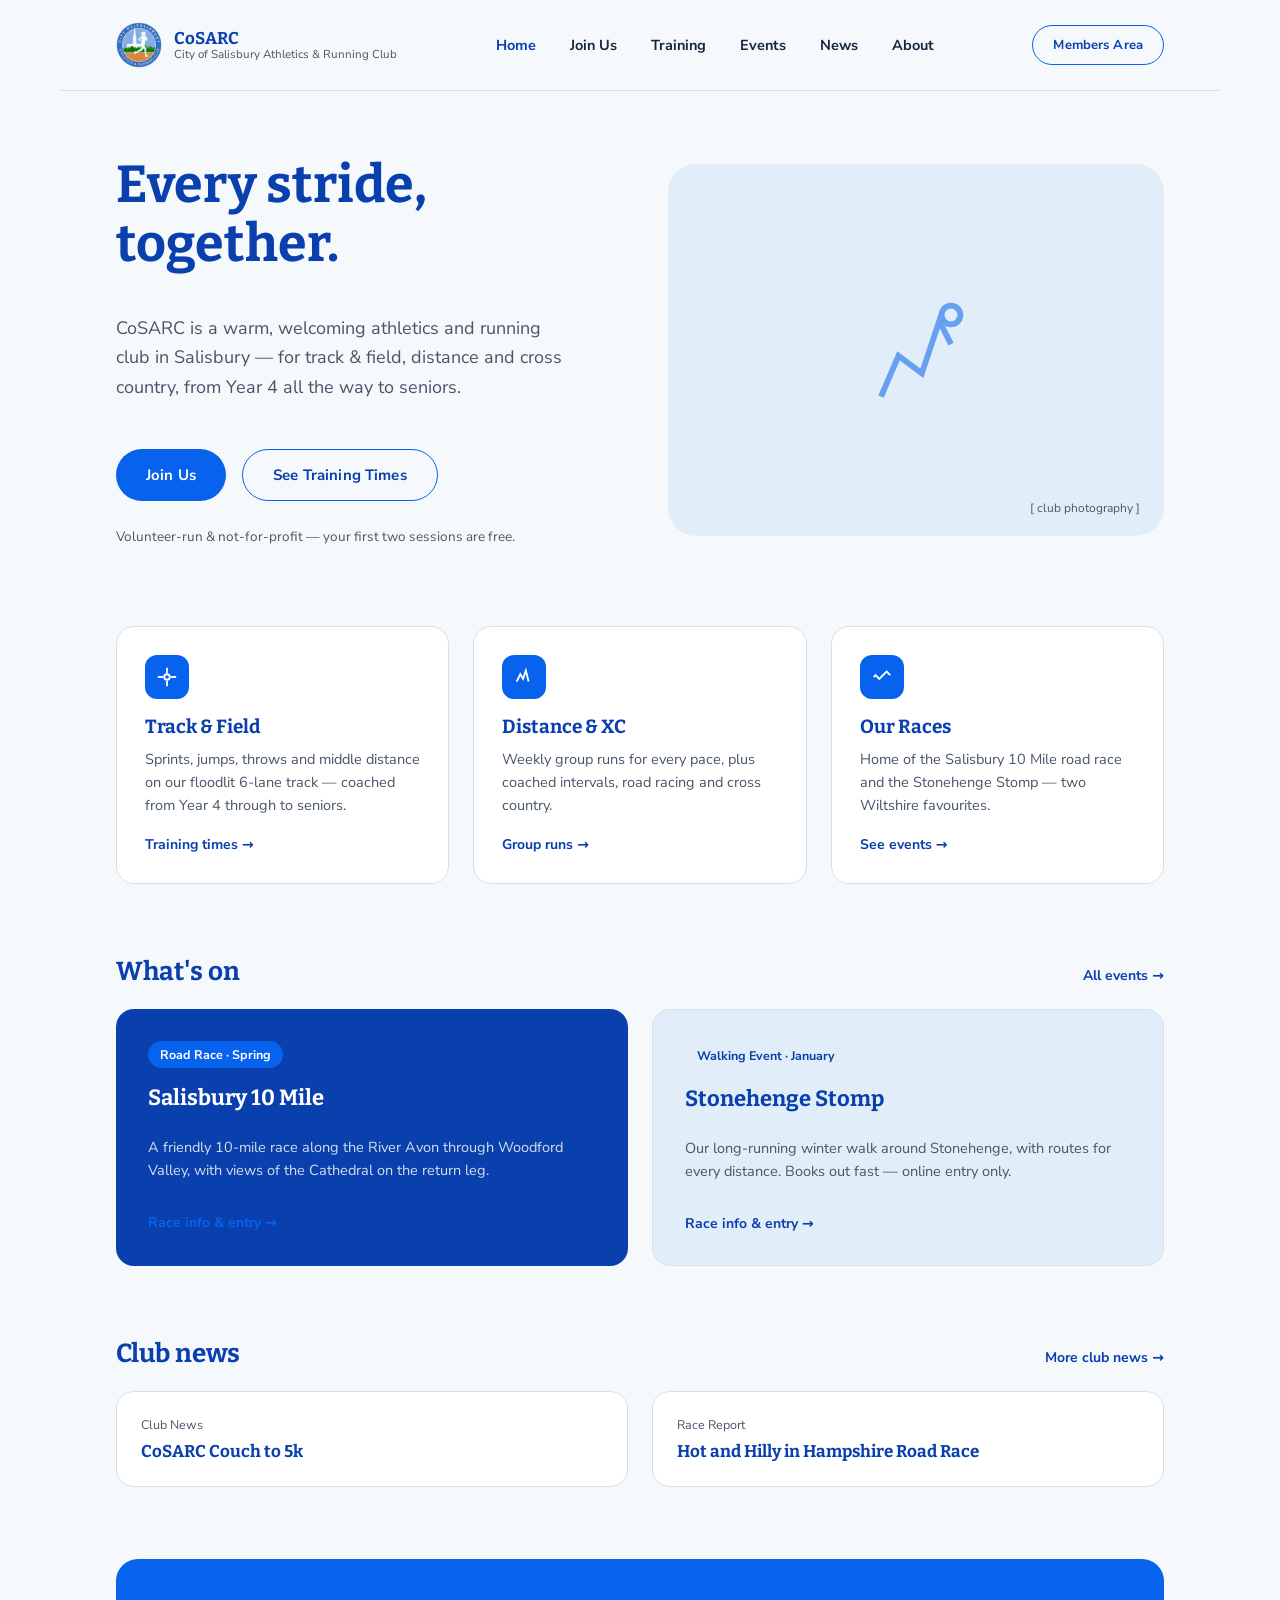
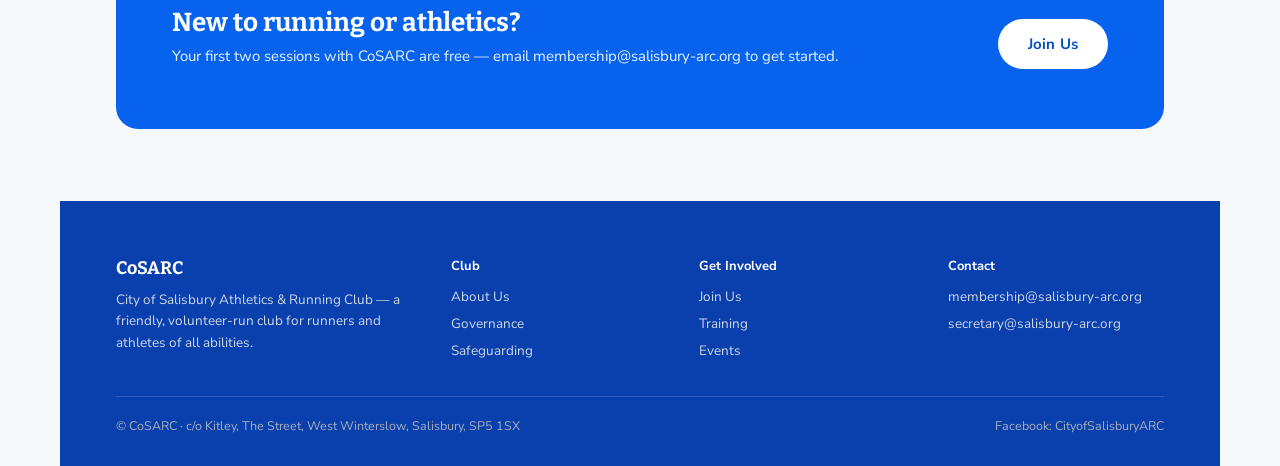
==== index.html @ d34d4a81 "Initial Starting Point First commit." ====
<!doctype html>
<html lang="en">
<head>
<meta charset="utf-8">
<meta name="viewport" content="width=device-width, initial-scale=1">
<title>CoSARC — City of Salisbury Athletics & Running Club</title>
<meta name="description" content="A friendly, volunteer-run athletics and running club in Salisbury for track & field, distance and cross country, from Year 4 to seniors.">
<link rel="icon" href="cosarc-logo.png">
<link rel="stylesheet" href="https://fonts.googleapis.com/css2?family=Bitter:wght@600;700&family=Nunito+Sans:wght@400;600;700;800&display=swap">
<link rel="stylesheet" href="styles.css">
</head>
<body>
<div class="site-container">

  <!-- NAV -->
  <div style="display:flex;align-items:center;justify-content:space-between;padding:22px 56px;border-bottom:1px solid var(--line);">
    <a href="index.html" style="display:flex;align-items:center;gap:12px;">
      <img src="cosarc-logo.png" alt="CoSARC logo" style="width:46px;height:46px;border-radius:50%;display:block;">
      <div style="line-height:1.15;">
        <div style="font-family:'Bitter',serif;font-weight:700;font-size:17px;color:var(--green-deep);">CoSARC</div>
        <div style="font-size:11.5px;color:var(--ink-soft);">City of Salisbury Athletics &amp; Running Club</div>
      </div>
    </a>
    <div style="display:flex;align-items:center;gap:34px;">
      <a href="index.html" class="navlink navlink-active">Home</a>
      <a href="join-us.html" class="navlink">Join Us</a>
      <a href="training.html" class="navlink">Training</a>
      <a href="events.html" class="navlink">Events</a>
      <a href="news.html" class="navlink">News</a>
      <a href="about.html" class="navlink">About</a>
    </div>
    <div class="btn btn-ghost" style="font-size:13px;padding:10px 20px;">Members Area</div>
  </div>

  <!-- HERO -->
  <div style="display:flex;align-items:center;gap:56px;padding:64px 56px 80px;">
    <div style="flex:1 1 0;display:flex;flex-direction:column;gap:22px;">
      <h1 style="font-size:52px;line-height:1.14;">Every stride, together.</h1>
      <p style="font-size:18px;line-height:1.65;color:var(--ink-soft);max-width:460px;">CoSARC is a warm, welcoming athletics and running club in Salisbury — for track &amp; field, distance and cross country, from Year 4 all the way to seniors.</p>
      <div style="display:flex;gap:16px;margin-top:6px;">
        <div class="btn btn-primary">Join Us</div>
        <div class="btn btn-ghost">See Training Times</div>
      </div>
      <div style="font-size:13.5px;color:var(--ink-soft);margin-top:4px;">Volunteer-run &amp; not-for-profit — your first two sessions are free.</div>
    </div>
    <div style="flex:1 1 0;aspect-ratio:4/3;background:var(--cream-alt);border-radius:28px;display:flex;align-items:center;justify-content:center;position:relative;">
      <svg width="140" height="140" viewBox="0 0 24 24" fill="none" stroke="var(--green)" stroke-width="1" opacity="0.55">
        <path d="M6 20l3-7 4 3 3-9 2 4"/>
        <circle cx="18" cy="6" r="1.6"/>
      </svg>
      <div style="position:absolute;bottom:20px;right:24px;font-size:12px;color:var(--ink-soft);">[ club photography ]</div>
    </div>
  </div>

  <!-- OFFERINGS -->
  <div style="padding:0 56px 72px;">
    <div style="display:grid;grid-template-columns:repeat(3, minmax(0, 1fr));gap:24px;">
      <div class="card">
        <div style="width:44px;height:44px;border-radius:12px;background:var(--terracotta);display:flex;align-items:center;justify-content:center;margin-bottom:16px;">
          <svg width="22" height="22" viewBox="0 0 24 24" fill="none" stroke="#fff" stroke-width="2"><path d="M12 2v6M12 16v6M2 12h6M16 12h6"/><circle cx="12" cy="12" r="3"/></svg>
        </div>
        <h3 style="font-size:19px;">Track &amp; Field</h3>
        <p style="font-size:14.5px;line-height:1.6;color:var(--ink-soft);margin:10px 0 16px;">Sprints, jumps, throws and middle distance on our floodlit 6-lane track — coached from Year 4 through to seniors.</p>
        <a href="training.html#track-field" style="font-size:14px;font-weight:700;">Training times →</a>
      </div>
      <div class="card">
        <div style="width:44px;height:44px;border-radius:12px;background:var(--terracotta);display:flex;align-items:center;justify-content:center;margin-bottom:16px;">
          <svg width="22" height="22" viewBox="0 0 24 24" fill="none" stroke="#fff" stroke-width="2"><path d="M4 17l4-8 3 5 3-9 3 12"/></svg>
        </div>
        <h3 style="font-size:19px;">Distance &amp; XC</h3>
        <p style="font-size:14.5px;line-height:1.6;color:var(--ink-soft);margin:10px 0 16px;">Weekly group runs for every pace, plus coached intervals, road racing and cross country.</p>
        <a href="training.html#distance-xc" style="font-size:14px;font-weight:700;">Group runs →</a>
      </div>
      <div class="card">
        <div style="width:44px;height:44px;border-radius:12px;background:var(--terracotta);display:flex;align-items:center;justify-content:center;margin-bottom:16px;">
          <svg width="22" height="22" viewBox="0 0 24 24" fill="none" stroke="#fff" stroke-width="2"><path d="M3 12l2-2 4 4 8-8 4 4"/></svg>
        </div>
        <h3 style="font-size:19px;">Our Races</h3>
        <p style="font-size:14.5px;line-height:1.6;color:var(--ink-soft);margin:10px 0 16px;">Home of the Salisbury 10 Mile road race and the Stonehenge Stomp — two Wiltshire favourites.</p>
        <a href="events.html" style="font-size:14px;font-weight:700;">See events →</a>
      </div>
    </div>
  </div>

  <!-- EVENTS TEASER -->
  <div style="padding:0 56px 72px;">
    <div style="display:flex;align-items:baseline;justify-content:space-between;margin-bottom:22px;">
      <h2 style="font-size:26px;">What's on</h2>
      <a href="events.html" style="font-size:14px;font-weight:700;">All events →</a>
    </div>
    <div style="display:grid;grid-template-columns:repeat(2, minmax(0, 1fr));gap:24px;">
      <div style="background:var(--green-deep);border-radius:18px;padding:32px;display:flex;flex-direction:column;gap:10px;">
        <span class="tag" style="background:var(--terracotta);color:#fff;width:fit-content;">Road Race · Spring</span>
        <h3 style="color:#fff;font-size:22px;margin-top:6px;">Salisbury 10 Mile</h3>
        <p style="color:oklch(90% 0.02 250);font-size:14.5px;line-height:1.6;">A friendly 10-mile race along the River Avon through Woodford Valley, with views of the Cathedral on the return leg.</p>
        <a href="events.html" style="color:var(--terracotta);font-weight:700;font-size:14px;margin-top:6px;">Race info &amp; entry →</a>
      </div>
      <div style="background:var(--cream-alt);border-radius:18px;padding:32px;display:flex;flex-direction:column;gap:10px;border:1px solid var(--line);">
        <span class="tag" style="width:fit-content;">Walking Event · January</span>
        <h3 style="font-size:22px;margin-top:6px;">Stonehenge Stomp</h3>
        <p style="color:var(--ink-soft);font-size:14.5px;line-height:1.6;">Our long-running winter walk around Stonehenge, with routes for every distance. Books out fast — online entry only.</p>
        <a href="events.html" style="font-weight:700;font-size:14px;margin-top:6px;">Race info &amp; entry →</a>
      </div>
    </div>
  </div>

  <!-- NEWS TEASER -->
  <div style="padding:0 56px 72px;">
    <div style="display:flex;align-items:baseline;justify-content:space-between;margin-bottom:22px;">
      <h2 style="font-size:26px;">Club news</h2>
      <a href="news.html" style="font-size:14px;font-weight:700;">More club news →</a>
    </div>
    <div style="display:grid;grid-template-columns:repeat(2, minmax(0, 1fr));gap:24px;">
      <div class="card" style="padding:24px;">
        <div style="font-size:12.5px;color:var(--ink-soft);margin-bottom:8px;">Club News</div>
        <h3 style="font-size:17px;">CoSARC Couch to 5k</h3>
      </div>
      <div class="card" style="padding:24px;">
        <div style="font-size:12.5px;color:var(--ink-soft);margin-bottom:8px;">Race Report</div>
        <h3 style="font-size:17px;">Hot and Hilly in Hampshire Road Race</h3>
      </div>
    </div>
  </div>

  <!-- CTA BAND -->
  <div style="margin:0 56px 72px;background:var(--terracotta);border-radius:22px;padding:48px 56px;display:flex;align-items:center;justify-content:space-between;gap:24px;">
    <div>
      <h2 style="color:#fff;font-size:26px;">New to running or athletics?</h2>
      <p style="color:oklch(96% 0.015 250);font-size:15px;margin-top:8px;">Your first two sessions with CoSARC are free — email membership@salisbury-arc.org to get started.</p>
    </div>
    <div class="btn" style="background:#fff;color:var(--terracotta-deep);white-space:nowrap;">Join Us</div>
  </div>

  <!-- FOOTER -->
  <div style="background:var(--green-deep);padding:56px 56px 32px;">
    <div style="display:grid;grid-template-columns:1.4fr 1fr 1fr 1fr;gap:32px;padding-bottom:36px;border-bottom:1px solid oklch(97% 0.018 80 / .15);">
      <div>
        <div style="font-family:'Bitter',serif;font-weight:700;font-size:18px;color:#fff;">CoSARC</div>
        <div style="font-size:13.5px;color:oklch(88% 0.02 250);margin-top:10px;line-height:1.6;">City of Salisbury Athletics &amp; Running Club — a friendly, volunteer-run club for runners and athletes of all abilities.</div>
      </div>
      <div>
        <div style="font-size:13px;font-weight:700;color:#fff;margin-bottom:12px;">Club</div>
        <div style="display:flex;flex-direction:column;gap:8px;font-size:13.5px;">
          <a href="about.html#about-us" style="color:oklch(88% 0.02 250);">About Us</a>
          <a href="about.html#governance" style="color:oklch(88% 0.02 250);">Governance</a>
          <a href="about.html#safeguarding" style="color:oklch(88% 0.02 250);">Safeguarding</a>
        </div>
      </div>
      <div>
        <div style="font-size:13px;font-weight:700;color:#fff;margin-bottom:12px;">Get Involved</div>
        <div style="display:flex;flex-direction:column;gap:8px;font-size:13.5px;">
          <a href="join-us.html" style="color:oklch(88% 0.02 250);">Join Us</a>
          <a href="training.html" style="color:oklch(88% 0.02 250);">Training</a>
          <a href="events.html" style="color:oklch(88% 0.02 250);">Events</a>
        </div>
      </div>
      <div>
        <div style="font-size:13px;font-weight:700;color:#fff;margin-bottom:12px;">Contact</div>
        <div style="display:flex;flex-direction:column;gap:8px;font-size:13.5px;">
          <a href="mailto:membership@salisbury-arc.org" style="color:oklch(88% 0.02 250);">membership@salisbury-arc.org</a>
          <a href="mailto:secretary@salisbury-arc.org" style="color:oklch(88% 0.02 250);">secretary@salisbury-arc.org</a>
        </div>
      </div>
    </div>
    <div style="display:flex;justify-content:space-between;padding-top:20px;font-size:12.5px;color:oklch(75% 0.02 250);">
      <div>© CoSARC · c/o Kitley, The Street, West Winterslow, Salisbury, SP5 1SX</div>
      <div>Facebook: CityofSalisburyARC</div>
    </div>
  </div>

</div>
</body>
</html>
---- styles.css ----
:root{
  --ink: oklch(27% 0.05 258);
  --ink-soft: oklch(45% 0.035 255);
  --cream: oklch(98% 0.006 250);
  --cream-alt: oklch(94% 0.02 250);
  --green: #0763ed;
  --green-deep: #0a3fae;
  --terracotta: #0763ed;
  --terracotta-deep: #0550c0;
  --line: oklch(90% 0.015 250);
  --amber: #dbe8ff;
}
*{box-sizing:border-box;}
html{-webkit-text-size-adjust:100%;}
body{margin:0;font-family:'Nunito Sans',system-ui,sans-serif;background:var(--cream);color:var(--ink);overflow-x:hidden;}
h1,h2,h3{font-family:'Bitter',Georgia,serif;margin:0;color:var(--green-deep);}
a{color:var(--green-deep);text-decoration:none;}
a:hover{color:var(--terracotta);}
img{max-width:100%;}
.btn{display:inline-flex;align-items:center;justify-content:center;padding:15px 30px;border-radius:28px;font-weight:700;letter-spacing:.01em;cursor:pointer;font-size:15px;border:none;}
.btn-primary{background:var(--terracotta);color:#fff;}
.btn-ghost{border:1.5px solid var(--green);color:var(--green-deep);}
.btn-ghost-light{border:1.5px solid oklch(97% 0.018 80 / .5);color:var(--cream);}
.navlink{color:var(--ink);font-weight:700;font-size:14.5px;}
.navlink-active{color:var(--green-deep);}
.card{background:#fff;border-radius:18px;padding:28px;border:1px solid var(--line);}
.tag{display:inline-flex;padding:5px 12px;border-radius:20px;background:var(--cream-alt);color:var(--green-deep);font-size:12.5px;font-weight:700;}
.tag-full{display:inline-flex;padding:5px 12px;border-radius:20px;background:oklch(88% 0.06 40);color:oklch(45% 0.1 45);font-size:12.5px;font-weight:700;}
.step-num{width:32px;height:32px;border-radius:50%;background:var(--green);color:var(--cream);display:flex;align-items:center;justify-content:center;font-weight:700;font-size:14px;flex-shrink:0;}
.pill{display:inline-flex;padding:9px 18px;border-radius:24px;background:#fff;border:1.5px solid var(--line);font-size:13.5px;font-weight:700;color:var(--ink-soft);text-decoration:none;}
.pill-active{background:var(--green-deep);border-color:var(--green-deep);color:#fff;}
.pill:hover{color:var(--terracotta);}
.pill-active:hover{color:#fff;}
.sect{padding:44px 56px;border-top:1px solid var(--line);}
table{width:100%;border-collapse:collapse;}
th{text-align:left;font-size:12.5px;letter-spacing:.04em;text-transform:uppercase;color:var(--ink-soft);padding:12px 16px;border-bottom:1.5px solid var(--line);}
td{font-size:14.5px;padding:14px 16px;border-bottom:1px solid var(--line);}

.site-container{max-width:1160px;margin:0 auto;background:var(--cream);}

/* ---- light responsive pass (the canvas mockups were drawn at a fixed
   1440px desktop width; this keeps the real site usable on a phone) ---- */
@media (max-width: 880px){
  div[style*="padding:22px 56px"]{flex-wrap:wrap;row-gap:14px;}
  div[style*="gap:34px"]{gap:16px !important;flex-wrap:wrap;}
  div[style*="gap:56px"]{flex-direction:column !important;}
  div[style*="gap:40px"]{flex-direction:column !important;}
  div[style*="repeat(3, minmax(0, 1fr))"]{grid-template-columns:1fr !important;}
  div[style*="repeat(2, minmax(0, 1fr))"]{grid-template-columns:1fr !important;}
  div[style*="grid-template-columns:1.4fr 1fr 1fr 1fr"]{grid-template-columns:1fr 1fr !important;row-gap:28px !important;}
  h1{font-size:34px !important;}
  div[style*="padding:56px 56px"],div[style*="padding: 56px 56px"]{padding-left:20px !important;padding-right:20px !important;}
  div[style*="padding:64px 56px"]{padding-left:20px !important;padding-right:20px !important;}
  div[style*="padding:0 56px"]{padding-left:20px !important;padding-right:20px !important;}
  div[style*="margin:0 56px"]{margin-left:20px !important;margin-right:20px !important;}
  .sect{padding-left:20px !important;padding-right:20px !important;}
  div[style*="40px 56px"]{padding-left:20px !important;padding-right:20px !important;flex-direction:column;gap:6px;}
}
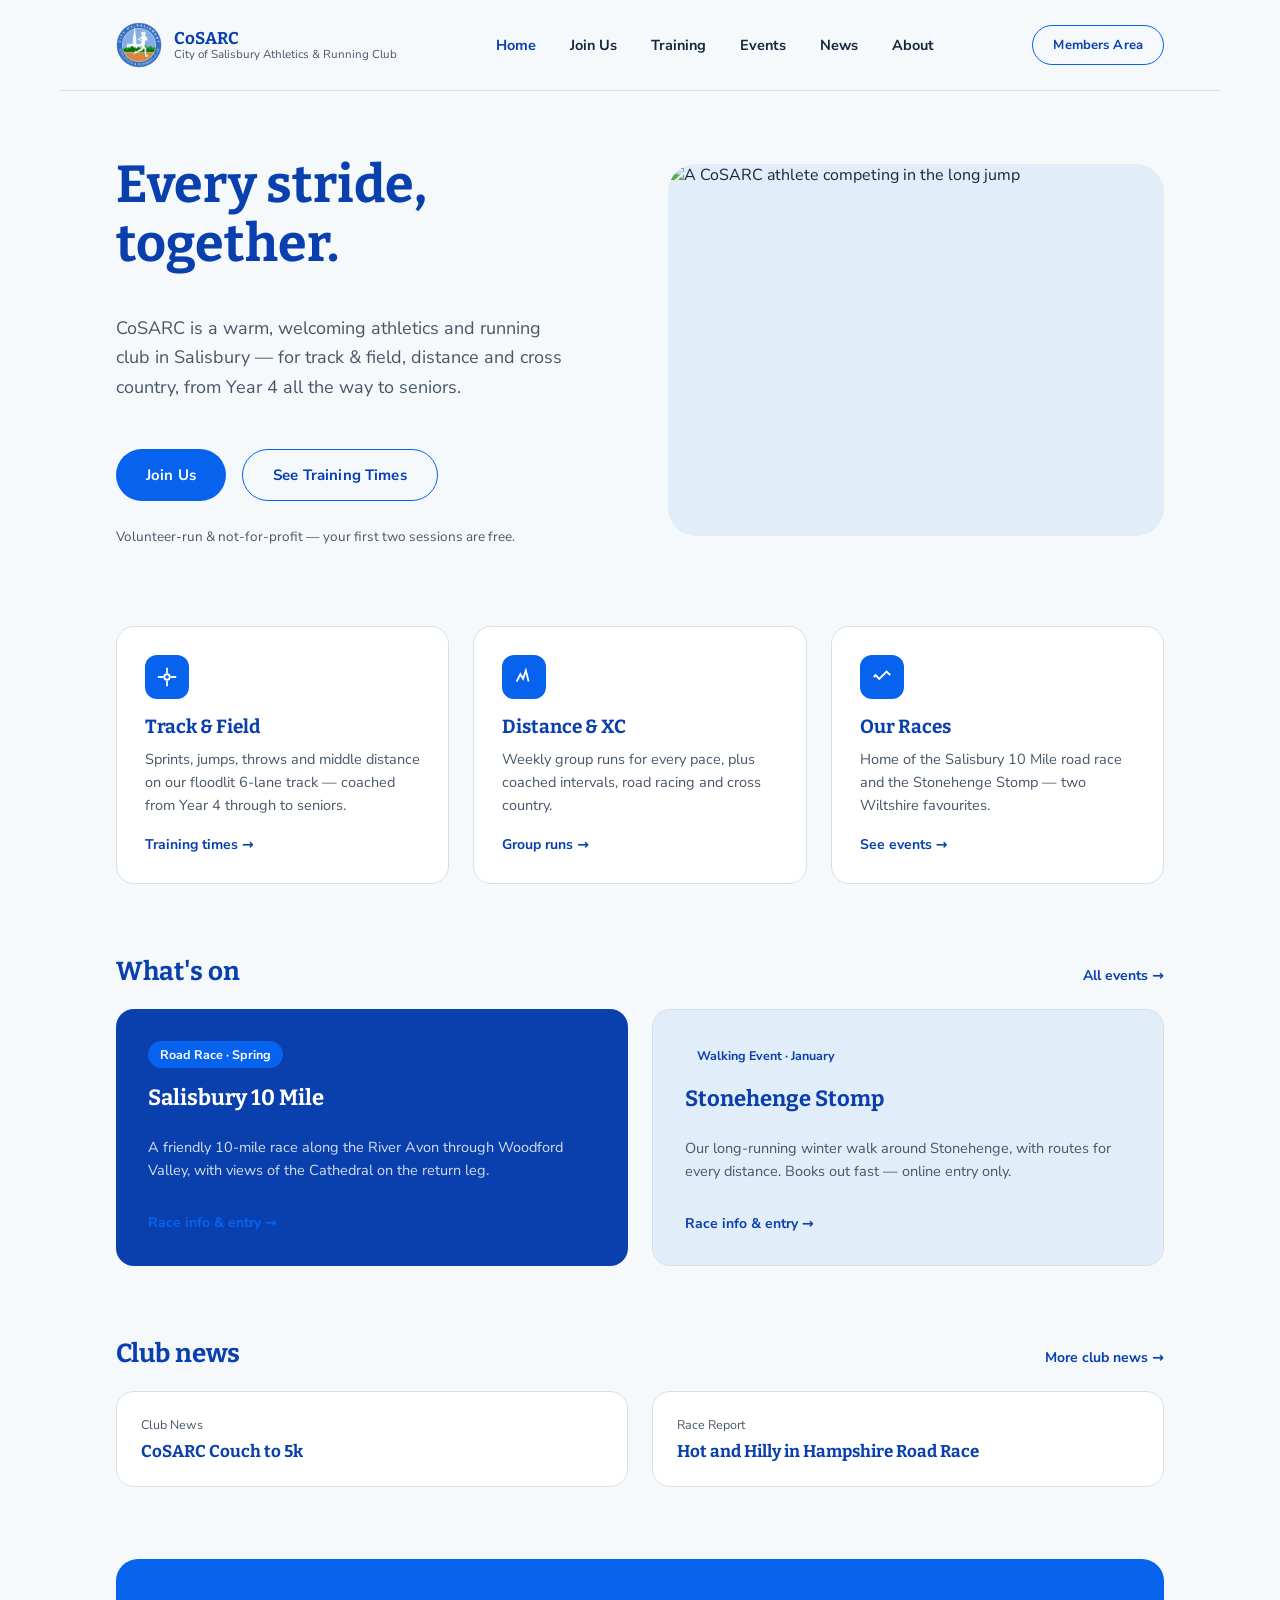
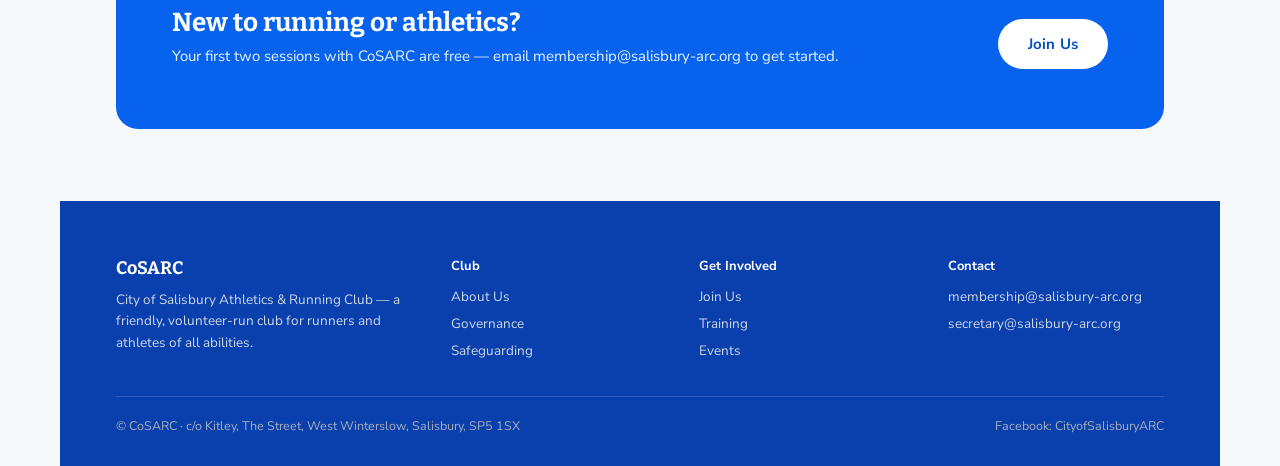
==== commit 86a22027: "Image addition" ====
--- a/index.html
+++ b/index.html
@@ -43,12 +43,8 @@
       </div>
       <div style="font-size:13.5px;color:var(--ink-soft);margin-top:4px;">Volunteer-run &amp; not-for-profit — your first two sessions are free.</div>
     </div>
-    <div style="flex:1 1 0;aspect-ratio:4/3;background:var(--cream-alt);border-radius:28px;display:flex;align-items:center;justify-content:center;position:relative;">
-      <svg width="140" height="140" viewBox="0 0 24 24" fill="none" stroke="var(--green)" stroke-width="1" opacity="0.55">
-        <path d="M6 20l3-7 4 3 3-9 2 4"/>
-        <circle cx="18" cy="6" r="1.6"/>
-      </svg>
-      <div style="position:absolute;bottom:20px;right:24px;font-size:12px;color:var(--ink-soft);">[ club photography ]</div>
+    <div style="flex:1 1 0;aspect-ratio:4/3;background:var(--cream-alt);border-radius:28px;overflow:hidden;">
+      <img src="img-hero-home.jpg" alt="A CoSARC athlete competing in the long jump" style="width:100%;height:100%;object-fit:cover;display:block;">
     </div>
   </div>
 
